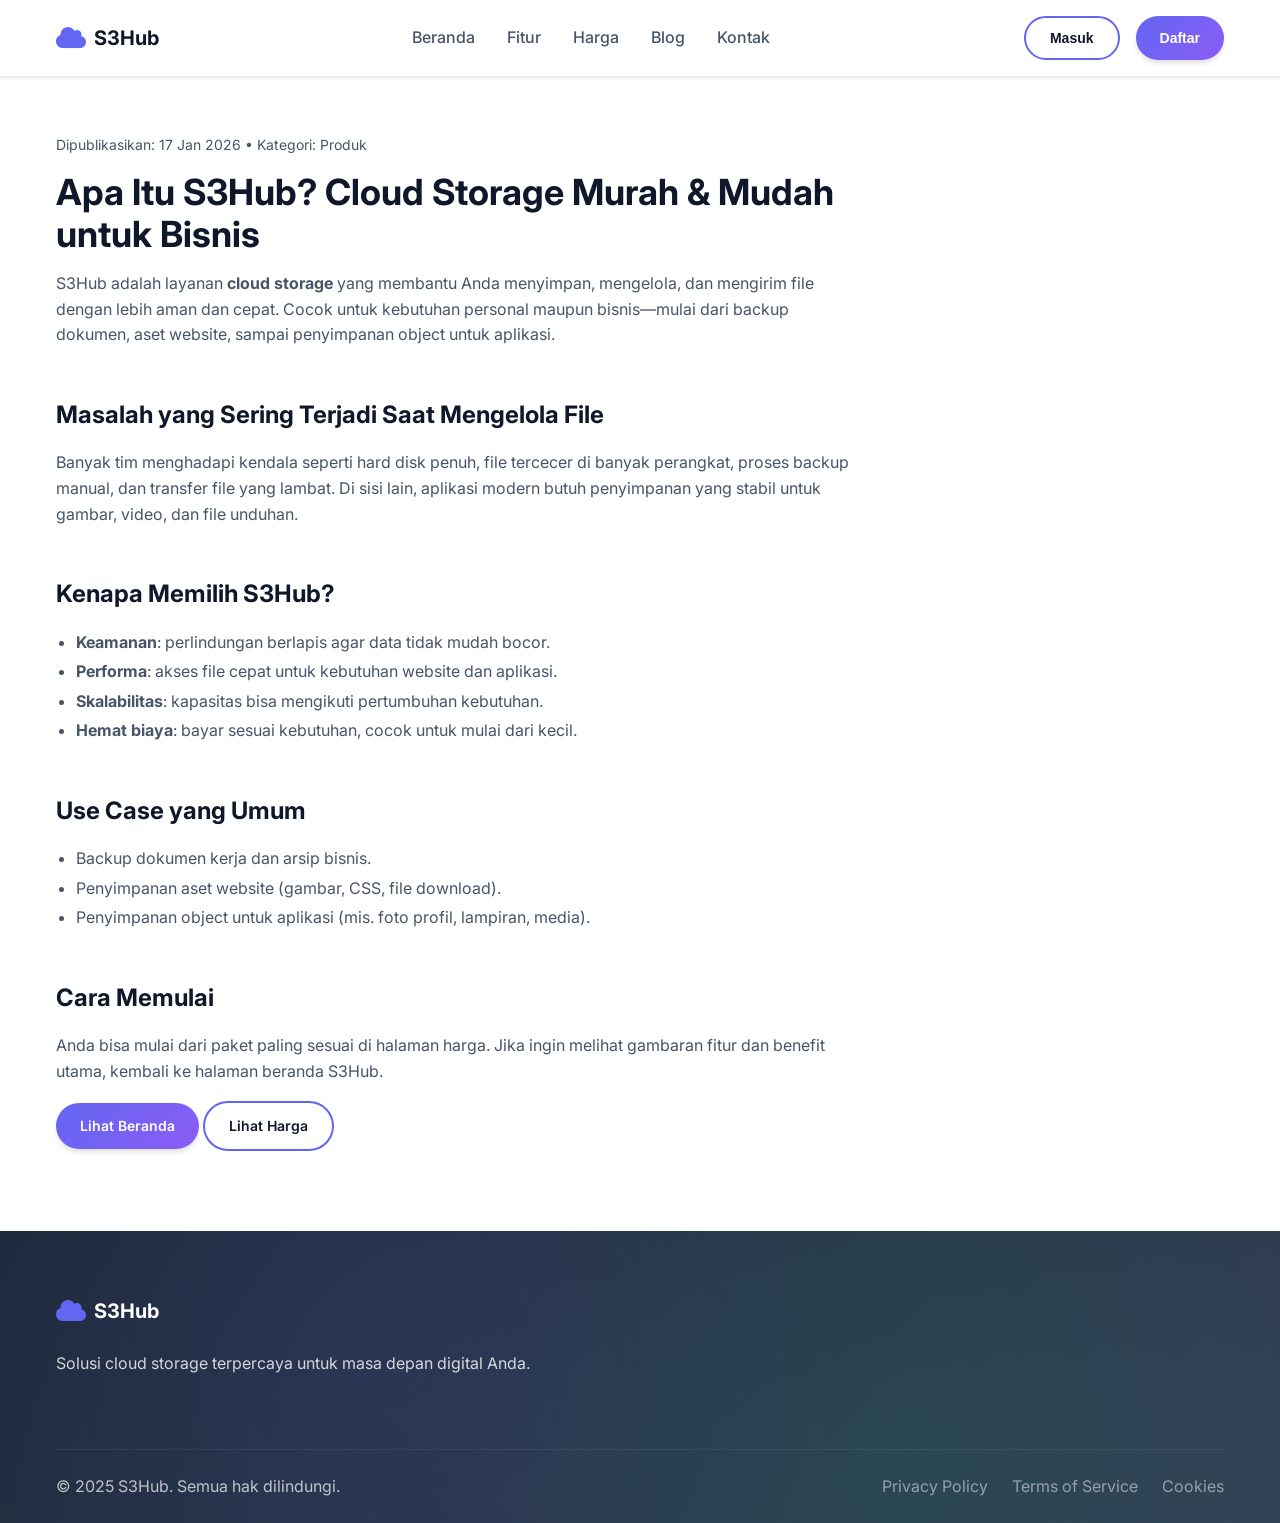
==== blog.html @ 5efdee6a "Deploy from GitLab CI [skip ci]" ====
<!DOCTYPE html><html lang="id"><head><meta charset="UTF-8"><meta name="viewport" content="width=device-width,initial-scale=1"><title>Apa Itu S3Hub? Cloud Storage Murah & Mudah untuk Bisnis</title><meta name="description" content="Kenali S3Hub: layanan cloud storage yang aman, cepat, dan terjangkau. Cocok untuk backup, hosting file, dan kebutuhan aplikasi modern."><meta name="robots" content="index, follow"><link rel="canonical" href="https://s3hub.ilhamsuyadi.dev/blog.html"><meta name="referrer" content="strict-origin-when-cross-origin"><meta name="format-detection" content="telephone=no"><meta name="theme-color" content="#6366F1"><link rel="icon" href="/favicon.svg" type="image/svg+xml"><link rel="preconnect" href="https://fonts.googleapis.com"><link rel="preconnect" href="https://fonts.gstatic.com" crossorigin><link href="https://fonts.googleapis.com/css2?family=Inter:wght@300;400;500;600;700&display=swap" rel="stylesheet"><link rel="stylesheet" href="https://cdnjs.cloudflare.com/ajax/libs/font-awesome/6.4.0/css/all.min.css"><link rel="stylesheet" href="styles.css"><meta property="og:title" content="Apa Itu S3Hub? Cloud Storage Murah & Mudah"><meta property="og:description" content="S3Hub membantu Anda menyimpan dan mengirim file dengan aman. Pelajari fitur utama, use case, dan cara memulai."><meta property="og:type" content="article"><meta property="og:url" content="https://s3hub.ilhamsuyadi.dev/blog.html"><meta property="og:image" content="https://s3hub.ilhamsuyadi.dev/og-image.svg"><meta property="og:image:alt" content="S3Hub - Cloud Storage"><meta property="og:site_name" content="S3Hub"><meta property="og:locale" content="id_ID"><meta name="twitter:card" content="summary_large_image"><meta name="twitter:title" content="Apa Itu S3Hub? Cloud Storage Murah & Mudah"><meta name="twitter:description" content="Kenali S3Hub dan cara memakainya untuk backup dan penyimpanan file."><meta name="twitter:image" content="https://s3hub.ilhamsuyadi.dev/og-image.svg"><script type="application/ld+json">{
        "@context": "https://schema.org",
        "@graph": [
            {
                "@type": "Organization",
                "@id": "https://s3hub.ilhamsuyadi.dev/#organization",
                "name": "S3Hub",
                "url": "https://s3hub.ilhamsuyadi.dev/",
                "logo": {
                    "@type": "ImageObject",
                    "url": "https://s3hub.ilhamsuyadi.dev/logo.svg"
                },
                "contactPoint": [
                    {
                        "@type": "ContactPoint",
                        "contactType": "customer support",
                        "email": "hello@ilhamsuyadi.dev"
                    }
                ]
            },
            {
                "@type": "WebSite",
                "@id": "https://s3hub.ilhamsuyadi.dev/#website",
                "url": "https://s3hub.ilhamsuyadi.dev/",
                "name": "S3Hub",
                "publisher": { "@id": "https://s3hub.ilhamsuyadi.dev/#organization" },
                "inLanguage": "id-ID"
            },
            {
                "@type": "Article",
                "@id": "https://s3hub.ilhamsuyadi.dev/blog.html#article",
                "headline": "Apa Itu S3Hub? Cloud Storage Murah & Mudah untuk Bisnis",
                "description": "Kenali S3Hub: layanan cloud storage yang aman, cepat, dan terjangkau untuk backup, hosting file, dan kebutuhan aplikasi modern.",
                "author": { "@type": "Organization", "@id": "https://s3hub.ilhamsuyadi.dev/#organization" },
                "publisher": { "@id": "https://s3hub.ilhamsuyadi.dev/#organization" },
                "mainEntityOfPage": { "@type": "WebPage", "@id": "https://s3hub.ilhamsuyadi.dev/blog.html" },
                "datePublished": "2026-01-17",
                "dateModified": "2026-01-17",
                "inLanguage": "id-ID"
            }
        ]
    }</script></head><body><nav class="navbar"><div class="container"><a class="nav-brand" href="index.html" aria-label="S3Hub Home"><i class="fas fa-cloud" aria-hidden="true"></i> <span>S3Hub</span></a><ul class="nav-menu"><li><a href="index.html#home">Beranda</a></li><li><a href="index.html#features">Fitur</a></li><li><a href="index.html#pricing">Harga</a></li><li><a href="blog.html" class="active" aria-current="page">Blog</a></li><li><a href="index.html#contact">Kontak</a></li></ul><div class="nav-actions"><button class="btn btn-outline">Masuk</button> <button class="btn btn-primary">Daftar</button></div><button class="hamburger" aria-label="Toggle menu"><span></span> <span></span> <span></span></button></div></nav><main class="page"><div class="container"><article class="prose"><p class="muted">Dipublikasikan: 17 Jan 2026 • Kategori: Produk</p><h1>Apa Itu S3Hub? Cloud Storage Murah & Mudah untuk Bisnis</h1><p>S3Hub adalah layanan <strong>cloud storage</strong> yang membantu Anda menyimpan, mengelola, dan mengirim file dengan lebih aman dan cepat. Cocok untuk kebutuhan personal maupun bisnis—mulai dari backup dokumen, aset website, sampai penyimpanan object untuk aplikasi.</p><h2>Masalah yang Sering Terjadi Saat Mengelola File</h2><p>Banyak tim menghadapi kendala seperti hard disk penuh, file tercecer di banyak perangkat, proses backup manual, dan transfer file yang lambat. Di sisi lain, aplikasi modern butuh penyimpanan yang stabil untuk gambar, video, dan file unduhan.</p><h2>Kenapa Memilih S3Hub?</h2><ul><li><strong>Keamanan</strong>: perlindungan berlapis agar data tidak mudah bocor.</li><li><strong>Performa</strong>: akses file cepat untuk kebutuhan website dan aplikasi.</li><li><strong>Skalabilitas</strong>: kapasitas bisa mengikuti pertumbuhan kebutuhan.</li><li><strong>Hemat biaya</strong>: bayar sesuai kebutuhan, cocok untuk mulai dari kecil.</li></ul><h2>Use Case yang Umum</h2><ul><li>Backup dokumen kerja dan arsip bisnis.</li><li>Penyimpanan aset website (gambar, CSS, file download).</li><li>Penyimpanan object untuk aplikasi (mis. foto profil, lampiran, media).</li></ul><h2>Cara Memulai</h2><p>Anda bisa mulai dari paket paling sesuai di halaman harga. Jika ingin melihat gambaran fitur dan benefit utama, kembali ke halaman beranda S3Hub.</p><p><a class="btn btn-primary" href="index.html">Lihat Beranda</a> <a class="btn btn-outline" href="index.html#pricing">Lihat Harga</a></p></article></div></main><footer id="contact" class="footer"><div class="container"><div class="footer-content"><div class="footer-section"><div class="footer-brand"><i class="fas fa-cloud" aria-hidden="true"></i> <span>S3Hub</span></div><p>Solusi cloud storage terpercaya untuk masa depan digital Anda.</p></div></div><div class="footer-bottom"><p>&copy; 2025 S3Hub. Semua hak dilindungi.</p><div class="footer-links"><a href="#">Privacy Policy</a> <a href="#">Terms of Service</a> <a href="#">Cookies</a></div></div></div></footer><script src="script.js"></script></body></html>
---- styles.css ----
@keyframes float{0%,to{transform:translateY(0)}50%{transform:translateY(-20px)}}@keyframes fadeInUp{0%{opacity:0;transform:translateY(30px)}to{opacity:1;transform:translateY(0)}}*{margin:0;padding:0;box-sizing:border-box}:root{--primary-pastel:#6366F1;--secondary-pastel:#10B981;--accent-pastel:#F59E0B;--purple-pastel:#8B5CF6;--blue-pastel:#3B82F6;--lavender-pastel:#A855F7;--primary-dark:#4F46E5;--secondary-dark:#059669;--accent-dark:#D97706;--white:#FFFFFF;--light-gray:#F8FAFC;--gray:#64748B;--dark-gray:#334155;--text-primary:#0F172A;--text-secondary:#475569;--gradient-primary:linear-gradient(135deg, var(--primary-pastel) 0%, var(--purple-pastel) 100%);--gradient-secondary:linear-gradient(135deg, var(--secondary-pastel) 0%, var(--blue-pastel) 100%);--gradient-accent:linear-gradient(135deg, var(--accent-pastel) 0%, var(--primary-pastel) 100%);--gradient-dark:linear-gradient(135deg, #1E293B 0%, #334155 100%);--shadow-sm:0 1px 2px 0 rgba(0, 0, 0, 0.05);--shadow-md:0 4px 6px -1px rgba(0, 0, 0, 0.1), 0 2px 4px -1px rgba(0, 0, 0, 0.06);--shadow-lg:0 10px 15px -3px rgba(0, 0, 0, 0.1), 0 4px 6px -2px rgba(0, 0, 0, 0.05);--shadow-xl:0 20px 25px -5px rgba(0, 0, 0, 0.1), 0 10px 10px -5px rgba(0, 0, 0, 0.04);--font-family:'Inter', -apple-system, BlinkMacSystemFont, 'Segoe UI', sans-serif;--font-size-xs:0.75rem;--font-size-sm:0.875rem;--font-size-base:1rem;--font-size-lg:1.125rem;--font-size-xl:1.25rem;--font-size-2xl:1.5rem;--font-size-3xl:1.875rem;--font-size-4xl:2.25rem;--font-size-5xl:3rem;--spacing-xs:0.5rem;--spacing-sm:1rem;--spacing-md:1.5rem;--spacing-lg:2rem;--spacing-xl:3rem;--spacing-2xl:4rem;--border-radius-sm:0.375rem;--border-radius-md:0.5rem;--border-radius-lg:0.75rem;--border-radius-xl:1rem;--border-radius-full:9999px;--transition-fast:0.15s ease-in-out;--transition-base:0.3s ease-in-out;--transition-slow:0.5s ease-in-out}body{font-family:var(--font-family);line-height:1.6;color:var(--text-primary);background:var(--white);overflow-x:hidden}main{display:block}.container{max-width:1200px;margin:0 auto;padding:0 var(--spacing-sm)}.page{padding-top:calc(70px + var(--spacing-xl));padding-bottom:var(--spacing-2xl)}.prose{max-width:800px}.prose h1,.prose h2{margin-bottom:var(--spacing-sm)}.prose h1{font-size:var(--font-size-4xl);line-height:1.15}.prose h2{font-size:var(--font-size-2xl);margin-top:var(--spacing-xl)}.prose p,.prose ul{color:var(--text-secondary);margin:var(--spacing-sm)0}.prose ul{margin:var(--spacing-sm)0 var(--spacing-md);padding-left:1.25rem}.prose li{margin:.25rem 0}.muted{color:var(--gray);font-size:var(--font-size-sm)}.nav-menu a::after,.navbar{left:0;transition:var(--transition-base)}.navbar{position:fixed;top:0;right:0;background:rgba(255,255,255,.95);backdrop-filter:blur(10px);z-index:1000;padding:var(--spacing-sm)0;box-shadow:var(--shadow-sm)}.nav-brand,.navbar .container{display:flex;align-items:center}.navbar .container{justify-content:space-between}.nav-brand{gap:var(--spacing-xs);font-size:var(--font-size-xl);font-weight:700;color:var(--text-primary);text-decoration:none}.footer-brand i,.nav-brand i{color:var(--primary-pastel);font-size:var(--font-size-2xl)}.nav-menu{display:flex;list-style:none;gap:var(--spacing-lg)}.footer-section ul li a,.nav-menu a{text-decoration:none;transition:var(--transition-fast)}.nav-menu a{color:var(--text-secondary);font-weight:500;position:relative}.nav-menu a:hover{color:var(--primary-dark)}.nav-menu a::after{content:"";position:absolute;bottom:-4px;width:0;height:2px;background:var(--gradient-primary)}.nav-menu a:hover::after{width:100%}.nav-actions{display:flex;gap:var(--spacing-sm)}.hamburger{display:none;flex-direction:column;background:0 0;border:0;cursor:pointer;gap:4px}.btn,.hamburger span{transition:var(--transition-base)}.hamburger span{width:24px;height:2px;background:var(--text-primary)}.btn{display:inline-flex;align-items:center;gap:var(--spacing-xs);padding:.75rem 1.5rem;border:0;border-radius:var(--border-radius-full);font-weight:600;text-decoration:none;cursor:pointer;font-size:var(--font-size-sm)}.btn-primary{background:var(--gradient-primary);color:var(--white);box-shadow:var(--shadow-md)}.btn-primary:hover{transform:translateY(-2px);box-shadow:var(--shadow-lg)}.btn-outline{background:0 0;color:var(--text-primary);border:2px solid var(--primary-pastel)}.btn-outline:hover{background:var(--primary-pastel);color:var(--white);transform:translateY(-2px)}.btn-large{padding:1rem 2rem;font-size:var(--font-size-base)}.btn-full{width:100%;justify-content:center}.hero{padding:8rem 0 4rem;background:linear-gradient(135deg,#f8fafc 0,rgba(99,102,241,.05) 30%,rgba(59,130,246,.05) 70%,#f1f5f9 100%);position:relative;overflow:hidden}.cta::before,.footer::before,.hero::before{content:"";position:absolute;top:0;left:0;right:0;bottom:0;background-image:radial-gradient(circle at 20% 80%,rgba(99,102,241,.08)0,transparent 50%),radial-gradient(circle at 80% 20%,rgba(16,185,129,.08)0,transparent 50%),radial-gradient(circle at 50% 50%,rgba(139,92,246,.05)0,transparent 70%)}.hero-content{display:grid;grid-template-columns:1fr 1fr;gap:var(--spacing-2xl);align-items:center;position:relative;z-index:1}.hero-title,.section-header h2{font-weight:700;margin-bottom:var(--spacing-md)}.hero-title{font-size:var(--font-size-5xl);line-height:1.2}.highlight{background:var(--gradient-primary);-webkit-background-clip:text;-webkit-text-fill-color:transparent;background-clip:text}.hero-description{font-size:var(--font-size-lg);color:var(--text-secondary);margin-bottom:var(--spacing-xl);line-height:1.7}.hero-actions{display:flex;gap:var(--spacing-md);margin-bottom:var(--spacing-xl)}.hero-stats{display:flex;gap:var(--spacing-lg)}.stat{text-align:center}.stat-number{display:block;font-size:var(--font-size-2xl);font-weight:700;color:var(--primary-dark)}.section-header p,.stat-label{font-size:var(--font-size-sm);color:var(--text-secondary)}.cloud,.cloud-illustration{position:relative;height:400px;display:flex;align-items:center;justify-content:center}.cloud{position:absolute;width:80px;height:80px;background:var(--gradient-secondary);border-radius:var(--border-radius-xl);color:var(--white);font-size:var(--font-size-2xl);box-shadow:var(--shadow-lg);animation:float 3s ease-in-out infinite}.cloud-1{top:20%;left:10%;animation-delay:0s}.cloud-2{top:50%;right:20%;animation-delay:1s}.cloud-3{bottom:20%;left:30%;animation-delay:2s}.floating-elements{position:absolute;width:100%;height:100%}.element{position:absolute;border-radius:50%;animation:float 4s ease-in-out infinite}.element-1{width:20px;height:20px;background:var(--primary-pastel);top:10%;right:30%;animation-delay:.5s}.element-2{width:15px;height:15px;background:var(--secondary-pastel);top:70%;right:10%;animation-delay:1.5s}.element-3{width:25px;height:25px;background:var(--accent-pastel);top:30%;left:60%;animation-delay:2.5s}.section-header{text-align:center;margin-bottom:var(--spacing-2xl)}.section-header h2{font-size:var(--font-size-4xl)}.section-header p{font-size:var(--font-size-lg);max-width:600px;margin:0 auto}.features{padding:var(--spacing-2xl)0;background:var(--white)}.features-grid{display:grid;grid-template-columns:repeat(auto-fit,minmax(300px,1fr));gap:var(--spacing-xl)}.feature-card,.feature-icon{border-radius:var(--border-radius-xl)}.feature-card{background:var(--white);padding:var(--spacing-xl);box-shadow:var(--shadow-md);text-align:center;transition:var(--transition-base)}.feature-card:hover{transform:translateY(-8px);box-shadow:var(--shadow-xl);border-color:rgba(99,102,241,.2)}.feature-icon{width:80px;height:80px;margin:0 auto var(--spacing-md);background:var(--gradient-primary);display:flex;align-items:center;justify-content:center;font-size:var(--font-size-2xl);color:var(--white)}.feature-card h3,.section-header h2{color:var(--text-primary)}.feature-card p{color:var(--text-secondary);line-height:1.6}.pricing{padding:var(--spacing-2xl)0;background:linear-gradient(135deg,var(--light-gray) 0%,rgba(99,102,241,.03) 50%,rgba(16,185,129,.03) 100%)}.pricing-grid{display:grid;grid-template-columns:repeat(auto-fit,minmax(300px,1fr));gap:var(--spacing-xl);max-width:1000px;margin:0 auto}.pricing-card{background:var(--white);border-radius:var(--border-radius-xl);padding:var(--spacing-xl);box-shadow:var(--shadow-md);position:relative;transition:var(--transition-base);border:2px solid transparent}.pricing-card:hover{transform:translateY(-5px);box-shadow:var(--shadow-lg)}.pricing-card.featured{border-color:var(--primary-pastel);transform:scale(1.05);background:linear-gradient(135deg,rgba(99,102,241,.02)0,rgba(139,92,246,.02) 100%);box-shadow:var(--shadow-xl)}.footer-section h4::after,.pricing-badge{position:absolute;background:var(--gradient-primary)}.pricing-badge{top:-10px;left:50%;transform:translateX(-50%);color:var(--white);padding:.5rem 1rem;border-radius:var(--border-radius-full);font-size:var(--font-size-sm);font-weight:600}.pricing-header{text-align:center;margin-bottom:var(--spacing-xl)}.feature-card h3,.pricing-header h3{font-size:var(--font-size-xl);font-weight:600;margin-bottom:var(--spacing-sm)}.price{display:flex;align-items:baseline;justify-content:center;gap:.25rem}.currency{font-size:var(--font-size-lg);color:var(--text-secondary)}.amount,.cta h2{font-size:var(--font-size-4xl);font-weight:700}.amount{color:var(--primary-dark)}.features-list li,.period{color:var(--text-secondary)}.period{font-size:var(--font-size-base)}.features-list{list-style:none;margin-bottom:var(--spacing-xl)}.features-list li{display:flex;align-items:center;gap:var(--spacing-sm);padding:.5rem 0}.features-list li i{color:var(--secondary-dark)}.features-list li.disabled{opacity:.5}.features-list li.disabled i{color:var(--gray)}.cta{padding:var(--spacing-2xl)0;color:var(--white);text-align:center}.cta h2{margin-bottom:var(--spacing-md)}.cta p,.footer-section h4{font-size:var(--font-size-lg)}.cta p{margin-bottom:var(--spacing-xl);opacity:.9}.cta-actions{display:flex;gap:var(--spacing-md);justify-content:center}.cta .btn-outline{border-color:var(--white);color:var(--white)}.cta .btn-outline:hover,.cta .btn-primary{background:var(--white);color:var(--primary-dark)}.cta .btn-primary:hover{background:rgba(255,255,255,.9);transform:translateY(-2px)}.footer{background:var(--gradient-dark);color:var(--white);padding:var(--spacing-2xl)0 var(--spacing-md);position:relative}.cta::before,.footer::before{background-image:radial-gradient(circle at 30% 40%,rgba(99,102,241,.1)0,transparent 50%),radial-gradient(circle at 70% 80%,rgba(16,185,129,.1)0,transparent 50%);pointer-events:none}.footer-content{display:grid;grid-template-columns:repeat(auto-fit,minmax(250px,1fr));gap:var(--spacing-xl);margin-bottom:var(--spacing-xl);position:relative;z-index:1}.footer-brand,.social-links a{display:flex;align-items:center}.footer-brand{gap:var(--spacing-xs);font-size:var(--font-size-xl);font-weight:700;margin-bottom:var(--spacing-md)}.footer-section p{margin-bottom:var(--spacing-md);opacity:.8;line-height:1.6}.footer-section h4{font-weight:600;margin-bottom:var(--spacing-md);position:relative}.footer-section h4::after{content:"";bottom:-4px;left:0;width:30px;height:2px;border-radius:2px}.footer-section ul{list-style:none}.footer-section ul li{margin-bottom:.5rem}.footer-section ul li a{color:rgba(255,255,255,.7)}.footer-section h4,.footer-section ul li a:hover{color:var(--primary-pastel)}.social-links{display:flex;gap:var(--spacing-sm)}.social-links a{width:44px;height:44px;background:rgba(255,255,255,.1);border:1px solid rgba(255,255,255,.1);border-radius:12px;justify-content:center;color:var(--white);transition:var(--transition-base);backdrop-filter:blur(10px)}.social-links a:hover{background:var(--primary-pastel);border-color:var(--primary-pastel);transform:translateY(-3px);box-shadow:0 8px 15px rgba(99,102,241,.3)}.footer-bottom{border-top:1px solid rgba(255,255,255,.1);padding-top:var(--spacing-md);display:flex;justify-content:space-between;align-items:center;opacity:.7}.footer-links{display:flex;gap:var(--spacing-md)}.footer-links a{color:rgba(255,255,255,.7);text-decoration:none;transition:var(--transition-fast)}.footer-links a:hover{color:var(--primary-pastel)}@media (max-width:768px){.container{padding:0 var(--spacing-md)}.nav-actions,.nav-menu{display:none}.hamburger{display:flex}.hero{padding:6rem 0 3rem}.hero-content{grid-template-columns:1fr;gap:var(--spacing-xl);text-align:center}.cta h2,.hero-title,.section-header h2{font-size:var(--font-size-3xl)}.hero-actions{flex-direction:column;align-items:center}.hero-stats{justify-content:center}.features-grid,.pricing-grid{grid-template-columns:1fr}.pricing-card.featured{transform:none}.cta-actions{flex-direction:column;align-items:center}.footer-bottom{flex-direction:column;gap:var(--spacing-sm);text-align:center}}@media (max-width:480px){.hero-title{font-size:var(--font-size-2xl)}.btn-large,.hero-actions{width:100%}.hero-stats{flex-direction:column;gap:var(--spacing-md)}.cloud-illustration{height:300px}.cloud{width:60px;height:60px;font-size:var(--font-size-lg)}}html{scroll-behavior:smooth}.feature-card,.pricing-card{animation:fadeInUp .6s ease-out}.feature-card:hover .feature-icon{transform:scale(1.1) rotate(5deg);background:var(--gradient-secondary);box-shadow:0 8px 25px rgba(16,185,129,.3)}.pricing-card:hover .pricing-header h3{color:var(--primary-dark);transform:translateY(-2px)}.btn:hover{box-shadow:0 8px 25px rgba(99,102,241,.3)}.btn-primary:hover{background:linear-gradient(135deg,var(--primary-dark) 0%,var(--purple-pastel) 100%)}.navbar{transition:all .3s cubic-bezier(.4,0,.2,1)}.nav-brand:hover i{transform:scale(1.1) rotate(10deg);transition:transform .3s ease}.feature-card,.pricing-card{backdrop-filter:blur(10px);background:rgba(255,255,255,.9);border:1px solid rgba(255,255,255,.2)}.cta{background:var(--gradient-primary);position:relative;overflow:hidden}.cta::before{background-image:radial-gradient(circle at 25% 25%,rgba(255,255,255,.1)0,transparent 50%),radial-gradient(circle at 75% 75%,rgba(255,255,255,.05)0,transparent 50%)}::-webkit-scrollbar{width:8px}::-webkit-scrollbar-track{background:var(--light-gray)}::-webkit-scrollbar-thumb{background:var(--primary-pastel);border-radius:var(--border-radius-full)}::-webkit-scrollbar-thumb:hover{background:var(--primary-dark)}
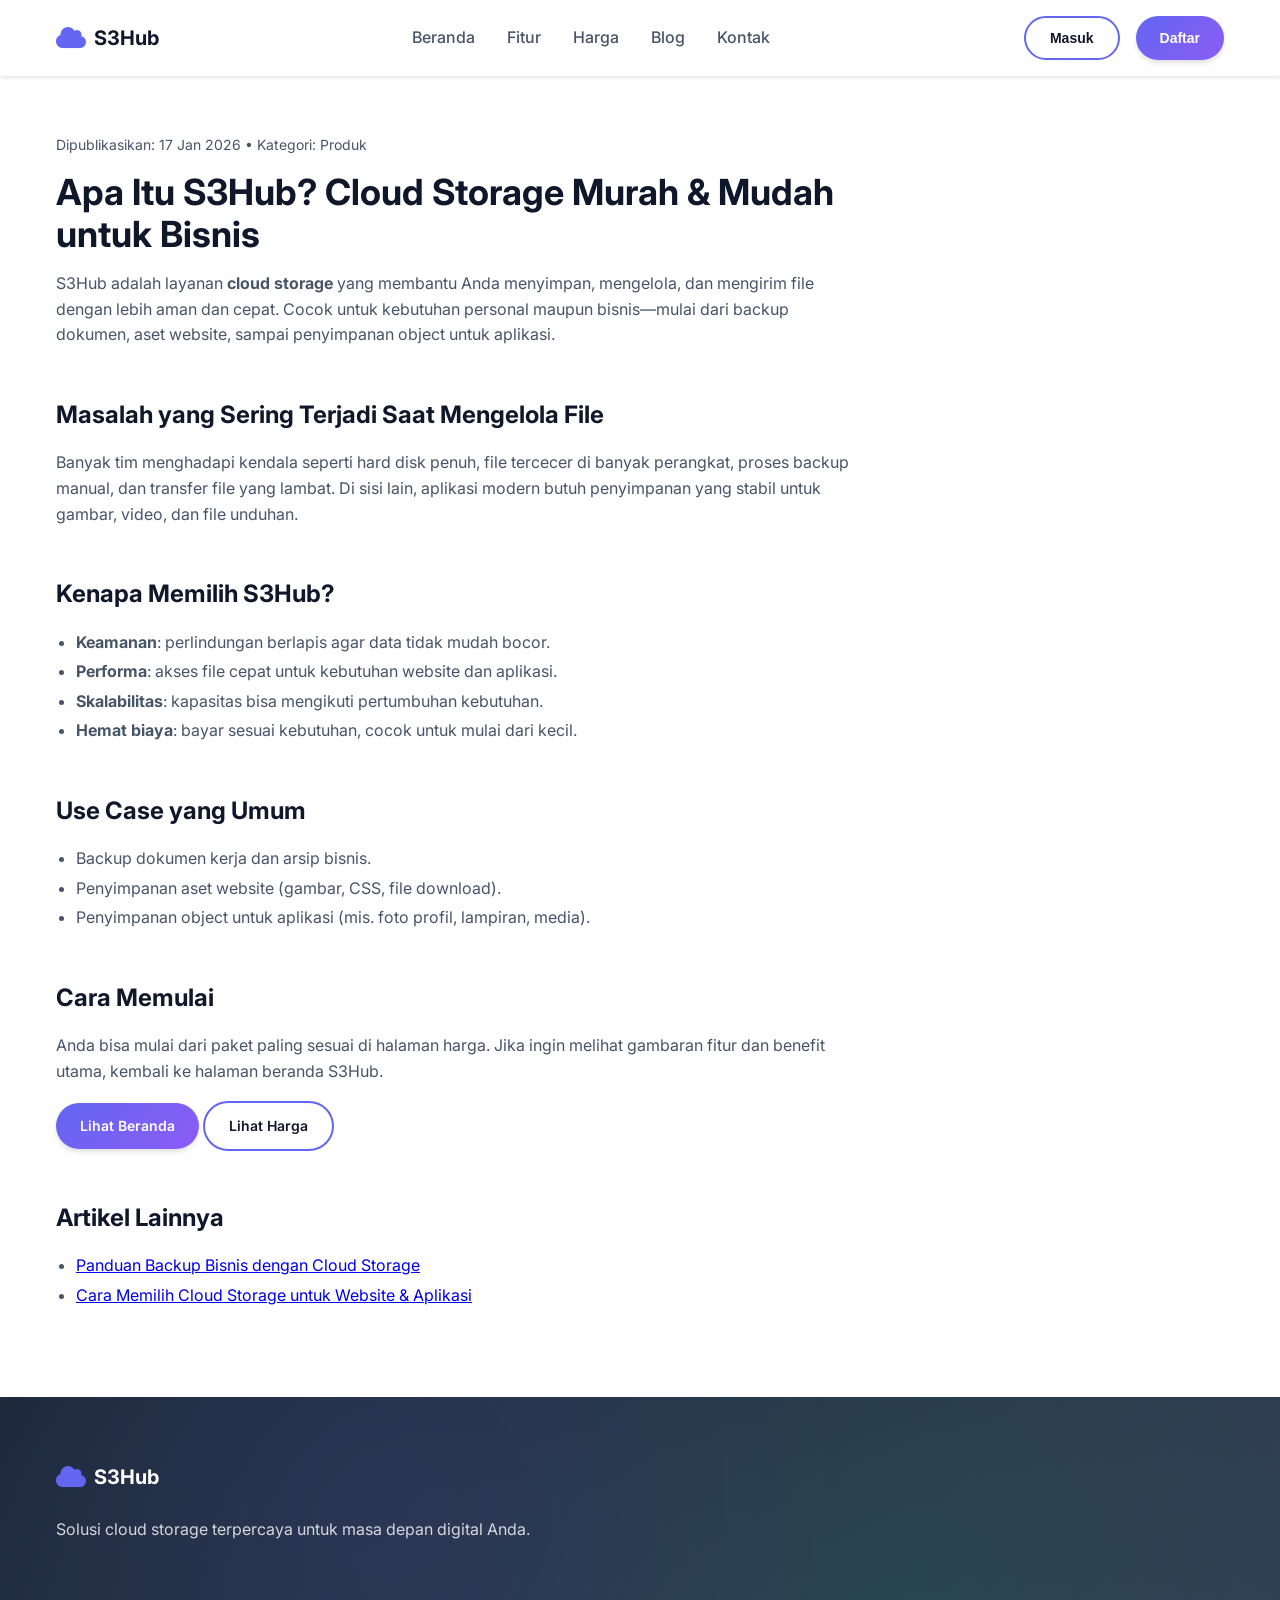
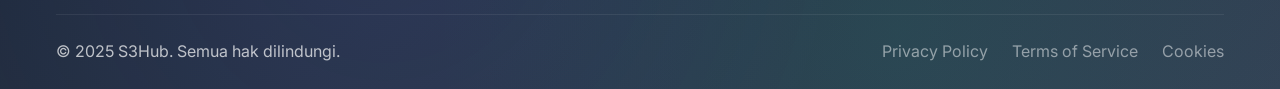
==== commit a4f2188e: "Deploy from GitLab CI [skip ci]" ====
--- a/blog.html
+++ b/blog.html
@@ -1,4 +1,4 @@
-<!DOCTYPE html><html lang="id"><head><meta charset="UTF-8"><meta name="viewport" content="width=device-width,initial-scale=1"><title>Apa Itu S3Hub? Cloud Storage Murah & Mudah untuk Bisnis</title><meta name="description" content="Kenali S3Hub: layanan cloud storage yang aman, cepat, dan terjangkau. Cocok untuk backup, hosting file, dan kebutuhan aplikasi modern."><meta name="robots" content="index, follow"><link rel="canonical" href="https://s3hub.ilhamsuyadi.dev/blog.html"><meta name="referrer" content="strict-origin-when-cross-origin"><meta name="format-detection" content="telephone=no"><meta name="theme-color" content="#6366F1"><link rel="icon" href="/favicon.svg" type="image/svg+xml"><link rel="preconnect" href="https://fonts.googleapis.com"><link rel="preconnect" href="https://fonts.gstatic.com" crossorigin><link href="https://fonts.googleapis.com/css2?family=Inter:wght@300;400;500;600;700&display=swap" rel="stylesheet"><link rel="stylesheet" href="https://cdnjs.cloudflare.com/ajax/libs/font-awesome/6.4.0/css/all.min.css"><link rel="stylesheet" href="styles.css"><meta property="og:title" content="Apa Itu S3Hub? Cloud Storage Murah & Mudah"><meta property="og:description" content="S3Hub membantu Anda menyimpan dan mengirim file dengan aman. Pelajari fitur utama, use case, dan cara memulai."><meta property="og:type" content="article"><meta property="og:url" content="https://s3hub.ilhamsuyadi.dev/blog.html"><meta property="og:image" content="https://s3hub.ilhamsuyadi.dev/og-image.svg"><meta property="og:image:alt" content="S3Hub - Cloud Storage"><meta property="og:site_name" content="S3Hub"><meta property="og:locale" content="id_ID"><meta name="twitter:card" content="summary_large_image"><meta name="twitter:title" content="Apa Itu S3Hub? Cloud Storage Murah & Mudah"><meta name="twitter:description" content="Kenali S3Hub dan cara memakainya untuk backup dan penyimpanan file."><meta name="twitter:image" content="https://s3hub.ilhamsuyadi.dev/og-image.svg"><script type="application/ld+json">{
+<!DOCTYPE html><html lang="id"><head><meta charset="UTF-8"><meta name="viewport" content="width=device-width,initial-scale=1"><title>Apa Itu S3Hub? Cloud Storage Murah & Mudah untuk Bisnis</title><meta name="description" content="Kenali S3Hub: layanan cloud storage yang aman, cepat, dan terjangkau. Cocok untuk backup, hosting file, dan kebutuhan aplikasi modern."><meta name="robots" content="index, follow"><link rel="canonical" href="https://s3hub.ilhamsuyadi.dev/blog.html"><meta name="referrer" content="strict-origin-when-cross-origin"><meta name="format-detection" content="telephone=no"><meta name="theme-color" content="#6366F1"><link rel="icon" href="favicon.svg" type="image/svg+xml"><link rel="preconnect" href="https://fonts.googleapis.com"><link rel="preconnect" href="https://fonts.gstatic.com" crossorigin><link href="https://fonts.googleapis.com/css2?family=Inter:wght@300;400;500;600;700&display=swap" rel="stylesheet"><link rel="stylesheet" href="https://cdnjs.cloudflare.com/ajax/libs/font-awesome/6.4.0/css/all.min.css"><link rel="stylesheet" href="styles.css"><meta property="og:title" content="Apa Itu S3Hub? Cloud Storage Murah & Mudah"><meta property="og:description" content="S3Hub membantu Anda menyimpan dan mengirim file dengan aman. Pelajari fitur utama, use case, dan cara memulai."><meta property="og:type" content="article"><meta property="og:url" content="https://s3hub.ilhamsuyadi.dev/blog.html"><meta property="og:image" content="https://s3hub.ilhamsuyadi.dev/og-image.svg"><meta property="og:image:alt" content="S3Hub - Cloud Storage"><meta property="og:site_name" content="S3Hub"><meta property="og:locale" content="id_ID"><meta name="twitter:card" content="summary_large_image"><meta name="twitter:title" content="Apa Itu S3Hub? Cloud Storage Murah & Mudah"><meta name="twitter:description" content="Kenali S3Hub dan cara memakainya untuk backup dan penyimpanan file."><meta name="twitter:image" content="https://s3hub.ilhamsuyadi.dev/og-image.svg"><script type="application/ld+json">{
         "@context": "https://schema.org",
         "@graph": [
             {
@@ -39,4 +39,4 @@
                 "inLanguage": "id-ID"
             }
         ]
-    }</script></head><body><nav class="navbar"><div class="container"><a class="nav-brand" href="index.html" aria-label="S3Hub Home"><i class="fas fa-cloud" aria-hidden="true"></i> <span>S3Hub</span></a><ul class="nav-menu"><li><a href="index.html#home">Beranda</a></li><li><a href="index.html#features">Fitur</a></li><li><a href="index.html#pricing">Harga</a></li><li><a href="blog.html" class="active" aria-current="page">Blog</a></li><li><a href="index.html#contact">Kontak</a></li></ul><div class="nav-actions"><button class="btn btn-outline">Masuk</button> <button class="btn btn-primary">Daftar</button></div><button class="hamburger" aria-label="Toggle menu"><span></span> <span></span> <span></span></button></div></nav><main class="page"><div class="container"><article class="prose"><p class="muted">Dipublikasikan: 17 Jan 2026 • Kategori: Produk</p><h1>Apa Itu S3Hub? Cloud Storage Murah & Mudah untuk Bisnis</h1><p>S3Hub adalah layanan <strong>cloud storage</strong> yang membantu Anda menyimpan, mengelola, dan mengirim file dengan lebih aman dan cepat. Cocok untuk kebutuhan personal maupun bisnis—mulai dari backup dokumen, aset website, sampai penyimpanan object untuk aplikasi.</p><h2>Masalah yang Sering Terjadi Saat Mengelola File</h2><p>Banyak tim menghadapi kendala seperti hard disk penuh, file tercecer di banyak perangkat, proses backup manual, dan transfer file yang lambat. Di sisi lain, aplikasi modern butuh penyimpanan yang stabil untuk gambar, video, dan file unduhan.</p><h2>Kenapa Memilih S3Hub?</h2><ul><li><strong>Keamanan</strong>: perlindungan berlapis agar data tidak mudah bocor.</li><li><strong>Performa</strong>: akses file cepat untuk kebutuhan website dan aplikasi.</li><li><strong>Skalabilitas</strong>: kapasitas bisa mengikuti pertumbuhan kebutuhan.</li><li><strong>Hemat biaya</strong>: bayar sesuai kebutuhan, cocok untuk mulai dari kecil.</li></ul><h2>Use Case yang Umum</h2><ul><li>Backup dokumen kerja dan arsip bisnis.</li><li>Penyimpanan aset website (gambar, CSS, file download).</li><li>Penyimpanan object untuk aplikasi (mis. foto profil, lampiran, media).</li></ul><h2>Cara Memulai</h2><p>Anda bisa mulai dari paket paling sesuai di halaman harga. Jika ingin melihat gambaran fitur dan benefit utama, kembali ke halaman beranda S3Hub.</p><p><a class="btn btn-primary" href="index.html">Lihat Beranda</a> <a class="btn btn-outline" href="index.html#pricing">Lihat Harga</a></p></article></div></main><footer id="contact" class="footer"><div class="container"><div class="footer-content"><div class="footer-section"><div class="footer-brand"><i class="fas fa-cloud" aria-hidden="true"></i> <span>S3Hub</span></div><p>Solusi cloud storage terpercaya untuk masa depan digital Anda.</p></div></div><div class="footer-bottom"><p>&copy; 2025 S3Hub. Semua hak dilindungi.</p><div class="footer-links"><a href="#">Privacy Policy</a> <a href="#">Terms of Service</a> <a href="#">Cookies</a></div></div></div></footer><script src="script.js"></script></body></html>+    }</script></head><body><nav class="navbar"><div class="container"><a class="nav-brand" href="./" aria-label="S3Hub Home"><i class="fas fa-cloud" aria-hidden="true"></i> <span>S3Hub</span></a><ul class="nav-menu"><li><a href="./#home">Beranda</a></li><li><a href="./#features">Fitur</a></li><li><a href="./#pricing">Harga</a></li><li><a href="./blog.html" class="active" aria-current="page">Blog</a></li><li><a href="./#contact">Kontak</a></li></ul><div class="nav-actions"><button class="btn btn-outline">Masuk</button> <button class="btn btn-primary">Daftar</button></div><button class="hamburger" aria-label="Toggle menu"><span></span> <span></span> <span></span></button></div></nav><main class="page"><div class="container"><article class="prose"><p class="muted">Dipublikasikan: 17 Jan 2026 • Kategori: Produk</p><h1>Apa Itu S3Hub? Cloud Storage Murah & Mudah untuk Bisnis</h1><p>S3Hub adalah layanan <strong>cloud storage</strong> yang membantu Anda menyimpan, mengelola, dan mengirim file dengan lebih aman dan cepat. Cocok untuk kebutuhan personal maupun bisnis—mulai dari backup dokumen, aset website, sampai penyimpanan object untuk aplikasi.</p><h2>Masalah yang Sering Terjadi Saat Mengelola File</h2><p>Banyak tim menghadapi kendala seperti hard disk penuh, file tercecer di banyak perangkat, proses backup manual, dan transfer file yang lambat. Di sisi lain, aplikasi modern butuh penyimpanan yang stabil untuk gambar, video, dan file unduhan.</p><h2>Kenapa Memilih S3Hub?</h2><ul><li><strong>Keamanan</strong>: perlindungan berlapis agar data tidak mudah bocor.</li><li><strong>Performa</strong>: akses file cepat untuk kebutuhan website dan aplikasi.</li><li><strong>Skalabilitas</strong>: kapasitas bisa mengikuti pertumbuhan kebutuhan.</li><li><strong>Hemat biaya</strong>: bayar sesuai kebutuhan, cocok untuk mulai dari kecil.</li></ul><h2>Use Case yang Umum</h2><ul><li>Backup dokumen kerja dan arsip bisnis.</li><li>Penyimpanan aset website (gambar, CSS, file download).</li><li>Penyimpanan object untuk aplikasi (mis. foto profil, lampiran, media).</li></ul><h2>Cara Memulai</h2><p>Anda bisa mulai dari paket paling sesuai di halaman harga. Jika ingin melihat gambaran fitur dan benefit utama, kembali ke halaman beranda S3Hub.</p><p><a class="btn btn-primary" href="./">Lihat Beranda</a> <a class="btn btn-outline" href="./#pricing">Lihat Harga</a></p><h2>Artikel Lainnya</h2><ul><li><a href="./blog-backup-bisnis.html">Panduan Backup Bisnis dengan Cloud Storage</a></li><li><a href="./blog-memilih-cloud-storage.html">Cara Memilih Cloud Storage untuk Website & Aplikasi</a></li></ul></article></div></main><footer id="contact" class="footer"><div class="container"><div class="footer-content"><div class="footer-section"><div class="footer-brand"><i class="fas fa-cloud" aria-hidden="true"></i> <span>S3Hub</span></div><p>Solusi cloud storage terpercaya untuk masa depan digital Anda.</p></div></div><div class="footer-bottom"><p>&copy; 2025 S3Hub. Semua hak dilindungi.</p><div class="footer-links"><a href="#">Privacy Policy</a> <a href="#">Terms of Service</a> <a href="#">Cookies</a></div></div></div></footer><script src="script.js"></script></body></html>
